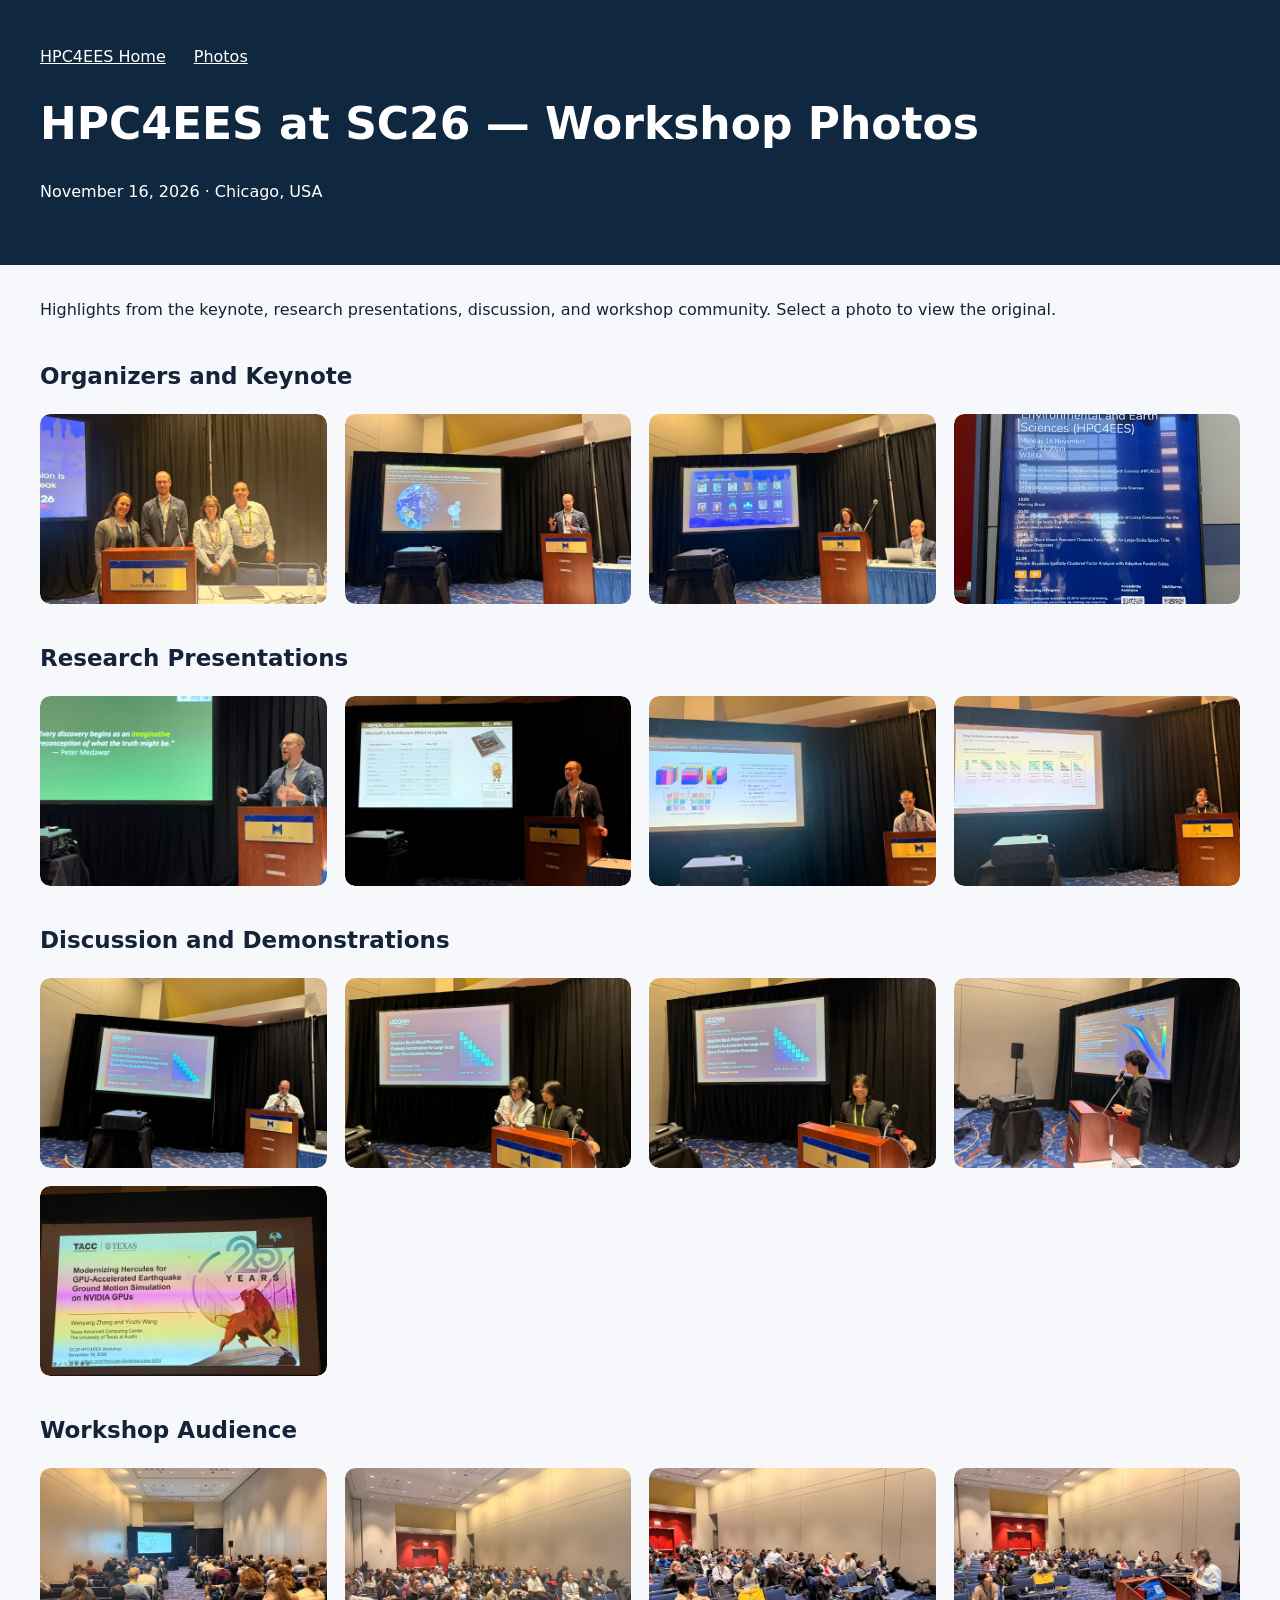
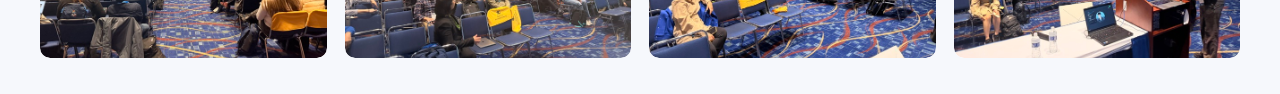
==== photos.html @ 79354505 "Add SC26 workshop photos page and keynote slides link" ====
<!doctype html><html lang="en"><head><meta charset="utf-8"><meta name="viewport" content="width=device-width,initial-scale=1"><title>SC26 Photos | HPC4EES</title><link rel="icon" href="favicon.svg"><style>body{margin:0;font:16px/1.6 system-ui,sans-serif;background:#f6f8fc;color:#142338}header{background:#10283f;color:white;padding:44px max(24px,calc((100vw - 1200px)/2))}nav{display:flex;gap:28px}nav a{color:white}main{max-width:1200px;margin:32px auto;padding:0 24px}h1{font-size:clamp(28px,4vw,44px);line-height:1.15}.photo-grid{display:grid;grid-template-columns:repeat(4,minmax(0,1fr));gap:18px}.photo-grid img{width:100%;height:190px;object-fit:cover;border-radius:10px;display:block}.photo-grid a{background:white;border-radius:10px;overflow:hidden}section{margin:36px 0}h2{font-size:23px}@media(max-width:850px){.photo-grid{grid-template-columns:repeat(2,minmax(0,1fr))}}@media(max-width:480px){.photo-grid{grid-template-columns:1fr}.photo-grid img{height:auto}}</style></head><body><header><nav><a href="index.html">HPC4EES Home</a><a href="photos.html" aria-current="page">Photos</a></nav><h1>HPC4EES at SC26 — Workshop Photos</h1><p>November 16, 2026 · Chicago, USA</p></header><main><p>Highlights from the keynote, research presentations, discussion, and workshop community. Select a photo to view the original.</p><section><h2>Organizers and Keynote</h2><div class="photo-grid"><a href="photos/sc26/IMG_6423.jpeg" target="_blank" rel="noopener"><img src="photos/sc26/IMG_6423.jpeg" alt="HPC4EES SC26 — Organizers and Keynote" loading="lazy"></a><a href="photos/sc26/IMG_6406.jpeg" target="_blank" rel="noopener"><img src="photos/sc26/IMG_6406.jpeg" alt="HPC4EES SC26 — Organizers and Keynote" loading="lazy"></a><a href="photos/sc26/IMG_6405.jpeg" target="_blank" rel="noopener"><img src="photos/sc26/IMG_6405.jpeg" alt="HPC4EES SC26 — Organizers and Keynote" loading="lazy"></a><a href="photos/sc26/IMG_1483.jpeg" target="_blank" rel="noopener"><img src="photos/sc26/IMG_1483.jpeg" alt="HPC4EES SC26 — Organizers and Keynote" loading="lazy"></a></div></section><section><h2>Research Presentations</h2><div class="photo-grid"><a href="photos/sc26/IMG_1458.jpeg" target="_blank" rel="noopener"><img src="photos/sc26/IMG_1458.jpeg" alt="HPC4EES SC26 — Research Presentations" loading="lazy"></a><a href="photos/sc26/IMG_1473.jpeg" target="_blank" rel="noopener"><img src="photos/sc26/IMG_1473.jpeg" alt="HPC4EES SC26 — Research Presentations" loading="lazy"></a><a href="photos/sc26/IMG_6424.jpeg" target="_blank" rel="noopener"><img src="photos/sc26/IMG_6424.jpeg" alt="HPC4EES SC26 — Research Presentations" loading="lazy"></a><a href="photos/sc26/IMG_6425.jpeg" target="_blank" rel="noopener"><img src="photos/sc26/IMG_6425.jpeg" alt="HPC4EES SC26 — Research Presentations" loading="lazy"></a></div></section><section><h2>Discussion and Demonstrations</h2><div class="photo-grid"><a href="photos/sc26/IMG_1493.jpeg" target="_blank" rel="noopener"><img src="photos/sc26/IMG_1493.jpeg" alt="HPC4EES SC26 — Discussion and Demonstrations" loading="lazy"></a><a href="photos/sc26/IMG_1495.jpeg" target="_blank" rel="noopener"><img src="photos/sc26/IMG_1495.jpeg" alt="HPC4EES SC26 — Discussion and Demonstrations" loading="lazy"></a><a href="photos/sc26/IMG_1503.jpeg" target="_blank" rel="noopener"><img src="photos/sc26/IMG_1503.jpeg" alt="HPC4EES SC26 — Discussion and Demonstrations" loading="lazy"></a><a href="photos/sc26/IMG_6445.jpeg" target="_blank" rel="noopener"><img src="photos/sc26/IMG_6445.jpeg" alt="HPC4EES SC26 — Discussion and Demonstrations" loading="lazy"></a><a href="photos/sc26/IMG_6446.jpeg" target="_blank" rel="noopener"><img src="photos/sc26/IMG_6446.jpeg" alt="HPC4EES SC26 — Discussion and Demonstrations" loading="lazy"></a></div></section><section><h2>Workshop Audience</h2><div class="photo-grid"><a href="photos/sc26/IMG_6409.jpeg" target="_blank" rel="noopener"><img src="photos/sc26/IMG_6409.jpeg" alt="HPC4EES SC26 — Workshop Audience" loading="lazy"></a><a href="photos/sc26/IMG_6419.jpeg" target="_blank" rel="noopener"><img src="photos/sc26/IMG_6419.jpeg" alt="HPC4EES SC26 — Workshop Audience" loading="lazy"></a><a href="photos/sc26/IMG_6444.jpeg" target="_blank" rel="noopener"><img src="photos/sc26/IMG_6444.jpeg" alt="HPC4EES SC26 — Workshop Audience" loading="lazy"></a><a href="photos/sc26/IMG_6451.jpeg" target="_blank" rel="noopener"><img src="photos/sc26/IMG_6451.jpeg" alt="HPC4EES SC26 — Workshop Audience" loading="lazy"></a></div></section></main></body></html>
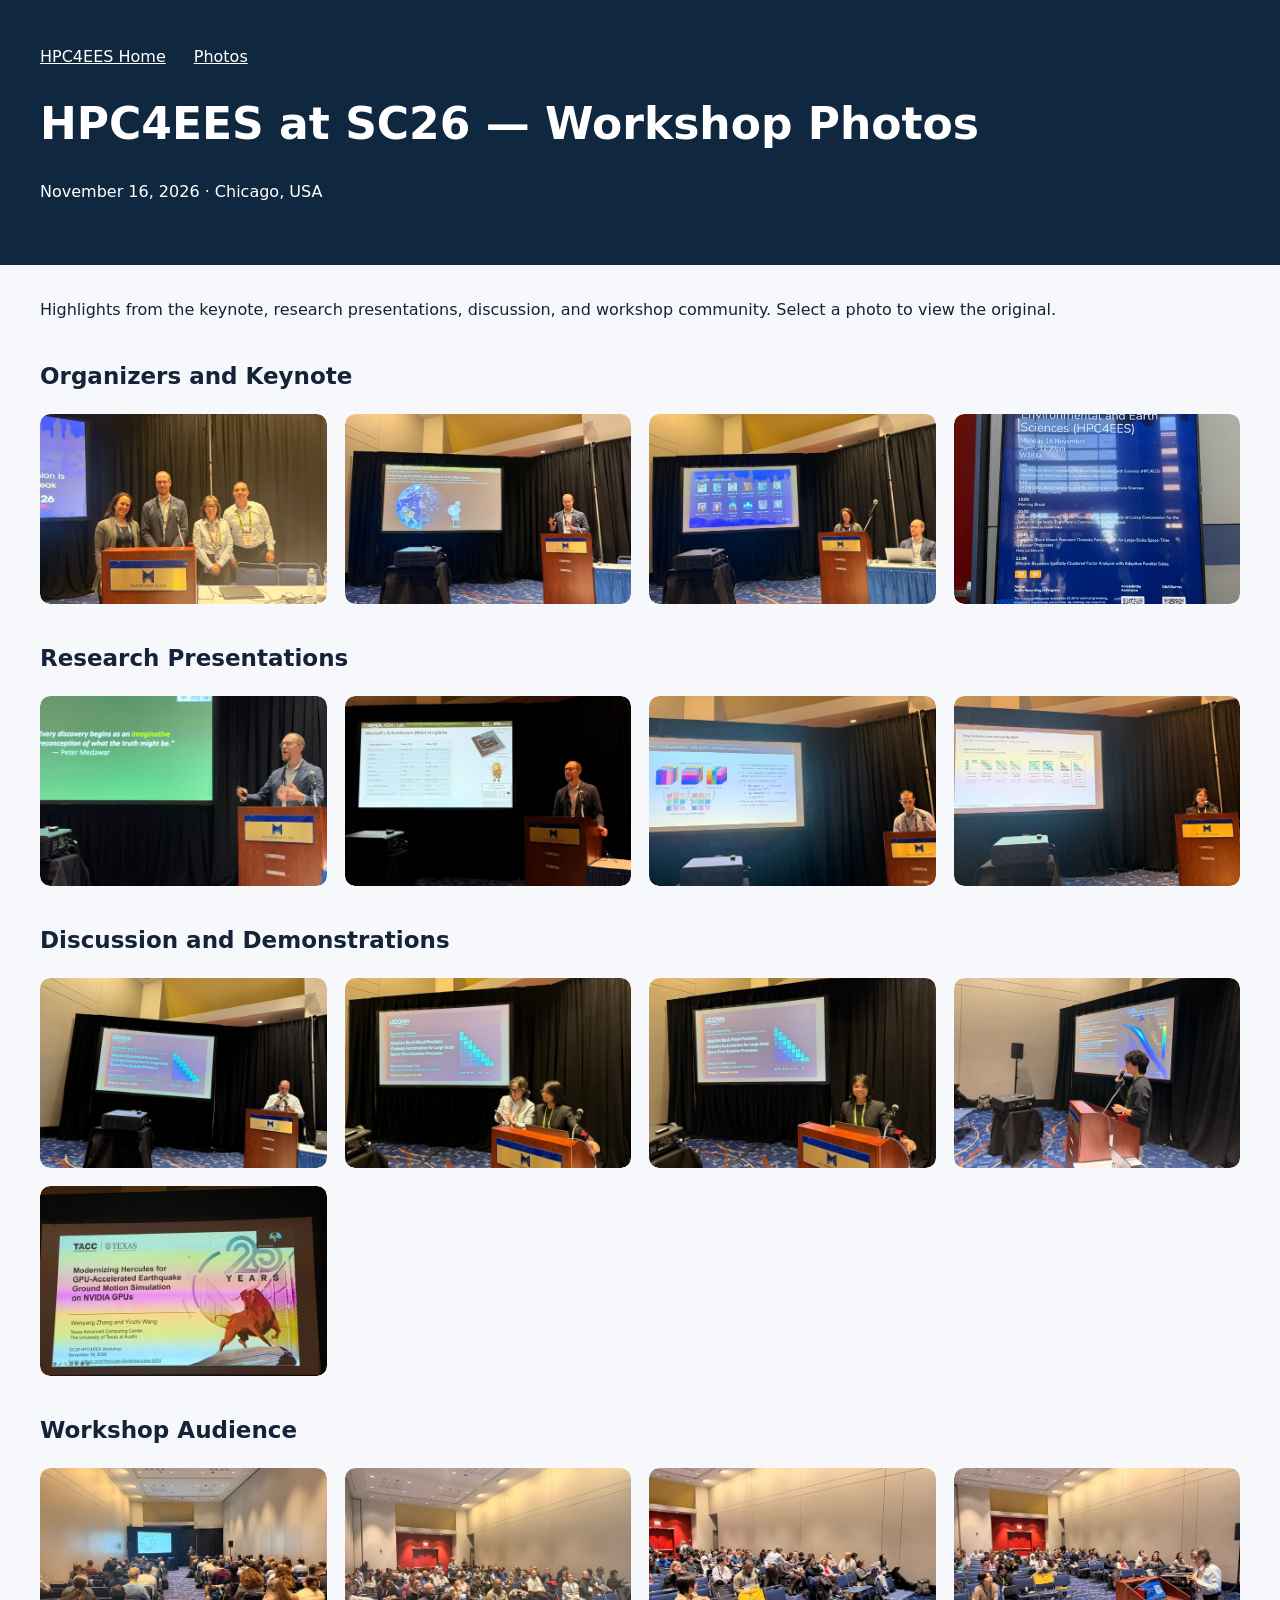
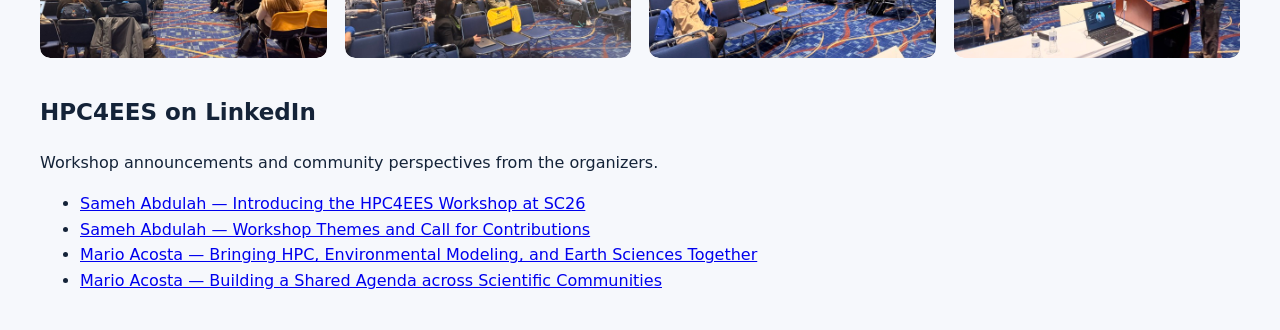
==== commit 1eed0bc3: "Link workshop LinkedIn posts from Photos page" ====
--- a/photos.html
+++ b/photos.html
@@ -1 +1 @@
-<!doctype html><html lang="en"><head><meta charset="utf-8"><meta name="viewport" content="width=device-width,initial-scale=1"><title>SC26 Photos | HPC4EES</title><link rel="icon" href="favicon.svg"><style>body{margin:0;font:16px/1.6 system-ui,sans-serif;background:#f6f8fc;color:#142338}header{background:#10283f;color:white;padding:44px max(24px,calc((100vw - 1200px)/2))}nav{display:flex;gap:28px}nav a{color:white}main{max-width:1200px;margin:32px auto;padding:0 24px}h1{font-size:clamp(28px,4vw,44px);line-height:1.15}.photo-grid{display:grid;grid-template-columns:repeat(4,minmax(0,1fr));gap:18px}.photo-grid img{width:100%;height:190px;object-fit:cover;border-radius:10px;display:block}.photo-grid a{background:white;border-radius:10px;overflow:hidden}section{margin:36px 0}h2{font-size:23px}@media(max-width:850px){.photo-grid{grid-template-columns:repeat(2,minmax(0,1fr))}}@media(max-width:480px){.photo-grid{grid-template-columns:1fr}.photo-grid img{height:auto}}</style></head><body><header><nav><a href="index.html">HPC4EES Home</a><a href="photos.html" aria-current="page">Photos</a></nav><h1>HPC4EES at SC26 — Workshop Photos</h1><p>November 16, 2026 · Chicago, USA</p></header><main><p>Highlights from the keynote, research presentations, discussion, and workshop community. Select a photo to view the original.</p><section><h2>Organizers and Keynote</h2><div class="photo-grid"><a href="photos/sc26/IMG_6423.jpeg" target="_blank" rel="noopener"><img src="photos/sc26/IMG_6423.jpeg" alt="HPC4EES SC26 — Organizers and Keynote" loading="lazy"></a><a href="photos/sc26/IMG_6406.jpeg" target="_blank" rel="noopener"><img src="photos/sc26/IMG_6406.jpeg" alt="HPC4EES SC26 — Organizers and Keynote" loading="lazy"></a><a href="photos/sc26/IMG_6405.jpeg" target="_blank" rel="noopener"><img src="photos/sc26/IMG_6405.jpeg" alt="HPC4EES SC26 — Organizers and Keynote" loading="lazy"></a><a href="photos/sc26/IMG_1483.jpeg" target="_blank" rel="noopener"><img src="photos/sc26/IMG_1483.jpeg" alt="HPC4EES SC26 — Organizers and Keynote" loading="lazy"></a></div></section><section><h2>Research Presentations</h2><div class="photo-grid"><a href="photos/sc26/IMG_1458.jpeg" target="_blank" rel="noopener"><img src="photos/sc26/IMG_1458.jpeg" alt="HPC4EES SC26 — Research Presentations" loading="lazy"></a><a href="photos/sc26/IMG_1473.jpeg" target="_blank" rel="noopener"><img src="photos/sc26/IMG_1473.jpeg" alt="HPC4EES SC26 — Research Presentations" loading="lazy"></a><a href="photos/sc26/IMG_6424.jpeg" target="_blank" rel="noopener"><img src="photos/sc26/IMG_6424.jpeg" alt="HPC4EES SC26 — Research Presentations" loading="lazy"></a><a href="photos/sc26/IMG_6425.jpeg" target="_blank" rel="noopener"><img src="photos/sc26/IMG_6425.jpeg" alt="HPC4EES SC26 — Research Presentations" loading="lazy"></a></div></section><section><h2>Discussion and Demonstrations</h2><div class="photo-grid"><a href="photos/sc26/IMG_1493.jpeg" target="_blank" rel="noopener"><img src="photos/sc26/IMG_1493.jpeg" alt="HPC4EES SC26 — Discussion and Demonstrations" loading="lazy"></a><a href="photos/sc26/IMG_1495.jpeg" target="_blank" rel="noopener"><img src="photos/sc26/IMG_1495.jpeg" alt="HPC4EES SC26 — Discussion and Demonstrations" loading="lazy"></a><a href="photos/sc26/IMG_1503.jpeg" target="_blank" rel="noopener"><img src="photos/sc26/IMG_1503.jpeg" alt="HPC4EES SC26 — Discussion and Demonstrations" loading="lazy"></a><a href="photos/sc26/IMG_6445.jpeg" target="_blank" rel="noopener"><img src="photos/sc26/IMG_6445.jpeg" alt="HPC4EES SC26 — Discussion and Demonstrations" loading="lazy"></a><a href="photos/sc26/IMG_6446.jpeg" target="_blank" rel="noopener"><img src="photos/sc26/IMG_6446.jpeg" alt="HPC4EES SC26 — Discussion and Demonstrations" loading="lazy"></a></div></section><section><h2>Workshop Audience</h2><div class="photo-grid"><a href="photos/sc26/IMG_6409.jpeg" target="_blank" rel="noopener"><img src="photos/sc26/IMG_6409.jpeg" alt="HPC4EES SC26 — Workshop Audience" loading="lazy"></a><a href="photos/sc26/IMG_6419.jpeg" target="_blank" rel="noopener"><img src="photos/sc26/IMG_6419.jpeg" alt="HPC4EES SC26 — Workshop Audience" loading="lazy"></a><a href="photos/sc26/IMG_6444.jpeg" target="_blank" rel="noopener"><img src="photos/sc26/IMG_6444.jpeg" alt="HPC4EES SC26 — Workshop Audience" loading="lazy"></a><a href="photos/sc26/IMG_6451.jpeg" target="_blank" rel="noopener"><img src="photos/sc26/IMG_6451.jpeg" alt="HPC4EES SC26 — Workshop Audience" loading="lazy"></a></div></section></main></body></html>+<!doctype html><html lang="en"><head><meta charset="utf-8"><meta name="viewport" content="width=device-width,initial-scale=1"><title>SC26 Photos | HPC4EES</title><link rel="icon" href="favicon.svg"><style>body{margin:0;font:16px/1.6 system-ui,sans-serif;background:#f6f8fc;color:#142338}header{background:#10283f;color:white;padding:44px max(24px,calc((100vw - 1200px)/2))}nav{display:flex;gap:28px}nav a{color:white}main{max-width:1200px;margin:32px auto;padding:0 24px}h1{font-size:clamp(28px,4vw,44px);line-height:1.15}.photo-grid{display:grid;grid-template-columns:repeat(4,minmax(0,1fr));gap:18px}.photo-grid img{width:100%;height:190px;object-fit:cover;border-radius:10px;display:block}.photo-grid a{background:white;border-radius:10px;overflow:hidden}section{margin:36px 0}h2{font-size:23px}@media(max-width:850px){.photo-grid{grid-template-columns:repeat(2,minmax(0,1fr))}}@media(max-width:480px){.photo-grid{grid-template-columns:1fr}.photo-grid img{height:auto}}</style></head><body><header><nav><a href="index.html">HPC4EES Home</a><a href="photos.html" aria-current="page">Photos</a></nav><h1>HPC4EES at SC26 — Workshop Photos</h1><p>November 16, 2026 · Chicago, USA</p></header><main><p>Highlights from the keynote, research presentations, discussion, and workshop community. Select a photo to view the original.</p><section><h2>Organizers and Keynote</h2><div class="photo-grid"><a href="photos/sc26/IMG_6423.jpeg" target="_blank" rel="noopener"><img src="photos/sc26/IMG_6423.jpeg" alt="HPC4EES SC26 — Organizers and Keynote" loading="lazy"></a><a href="photos/sc26/IMG_6406.jpeg" target="_blank" rel="noopener"><img src="photos/sc26/IMG_6406.jpeg" alt="HPC4EES SC26 — Organizers and Keynote" loading="lazy"></a><a href="photos/sc26/IMG_6405.jpeg" target="_blank" rel="noopener"><img src="photos/sc26/IMG_6405.jpeg" alt="HPC4EES SC26 — Organizers and Keynote" loading="lazy"></a><a href="photos/sc26/IMG_1483.jpeg" target="_blank" rel="noopener"><img src="photos/sc26/IMG_1483.jpeg" alt="HPC4EES SC26 — Organizers and Keynote" loading="lazy"></a></div></section><section><h2>Research Presentations</h2><div class="photo-grid"><a href="photos/sc26/IMG_1458.jpeg" target="_blank" rel="noopener"><img src="photos/sc26/IMG_1458.jpeg" alt="HPC4EES SC26 — Research Presentations" loading="lazy"></a><a href="photos/sc26/IMG_1473.jpeg" target="_blank" rel="noopener"><img src="photos/sc26/IMG_1473.jpeg" alt="HPC4EES SC26 — Research Presentations" loading="lazy"></a><a href="photos/sc26/IMG_6424.jpeg" target="_blank" rel="noopener"><img src="photos/sc26/IMG_6424.jpeg" alt="HPC4EES SC26 — Research Presentations" loading="lazy"></a><a href="photos/sc26/IMG_6425.jpeg" target="_blank" rel="noopener"><img src="photos/sc26/IMG_6425.jpeg" alt="HPC4EES SC26 — Research Presentations" loading="lazy"></a></div></section><section><h2>Discussion and Demonstrations</h2><div class="photo-grid"><a href="photos/sc26/IMG_1493.jpeg" target="_blank" rel="noopener"><img src="photos/sc26/IMG_1493.jpeg" alt="HPC4EES SC26 — Discussion and Demonstrations" loading="lazy"></a><a href="photos/sc26/IMG_1495.jpeg" target="_blank" rel="noopener"><img src="photos/sc26/IMG_1495.jpeg" alt="HPC4EES SC26 — Discussion and Demonstrations" loading="lazy"></a><a href="photos/sc26/IMG_1503.jpeg" target="_blank" rel="noopener"><img src="photos/sc26/IMG_1503.jpeg" alt="HPC4EES SC26 — Discussion and Demonstrations" loading="lazy"></a><a href="photos/sc26/IMG_6445.jpeg" target="_blank" rel="noopener"><img src="photos/sc26/IMG_6445.jpeg" alt="HPC4EES SC26 — Discussion and Demonstrations" loading="lazy"></a><a href="photos/sc26/IMG_6446.jpeg" target="_blank" rel="noopener"><img src="photos/sc26/IMG_6446.jpeg" alt="HPC4EES SC26 — Discussion and Demonstrations" loading="lazy"></a></div></section><section><h2>Workshop Audience</h2><div class="photo-grid"><a href="photos/sc26/IMG_6409.jpeg" target="_blank" rel="noopener"><img src="photos/sc26/IMG_6409.jpeg" alt="HPC4EES SC26 — Workshop Audience" loading="lazy"></a><a href="photos/sc26/IMG_6419.jpeg" target="_blank" rel="noopener"><img src="photos/sc26/IMG_6419.jpeg" alt="HPC4EES SC26 — Workshop Audience" loading="lazy"></a><a href="photos/sc26/IMG_6444.jpeg" target="_blank" rel="noopener"><img src="photos/sc26/IMG_6444.jpeg" alt="HPC4EES SC26 — Workshop Audience" loading="lazy"></a><a href="photos/sc26/IMG_6451.jpeg" target="_blank" rel="noopener"><img src="photos/sc26/IMG_6451.jpeg" alt="HPC4EES SC26 — Workshop Audience" loading="lazy"></a></div></section><section aria-labelledby="linkedin-posts"><h2 id="linkedin-posts">HPC4EES on LinkedIn</h2><p>Workshop announcements and community perspectives from the organizers.</p><ul><li><a href="https://www.linkedin.com/posts/sameh-abdulah-487a6b22b_hpc4ees-hpc-statistics-activity-7454084017177534464-NBr1" target="_blank" rel="noopener noreferrer">Sameh Abdulah — Introducing the HPC4EES Workshop at SC26</a></li><li><a href="https://www.linkedin.com/posts/sameh-abdulah-487a6b22b_hpc4ees-activity-7467505781127651328-4ChZ" target="_blank" rel="noopener noreferrer">Sameh Abdulah — Workshop Themes and Call for Contributions</a></li><li><a href="https://www.linkedin.com/posts/mario-acosta-cobos_hpc4ees-activity-7473347673253871616-wOhT" target="_blank" rel="noopener noreferrer">Mario Acosta — Bringing HPC, Environmental Modeling, and Earth Sciences Together</a></li><li><a href="https://www.linkedin.com/posts/mario-acosta-cobos_hpc4ees-activity-7495122283057836032-7iWd" target="_blank" rel="noopener noreferrer">Mario Acosta — Building a Shared Agenda across Scientific Communities</a></li></ul></section></main></body></html>
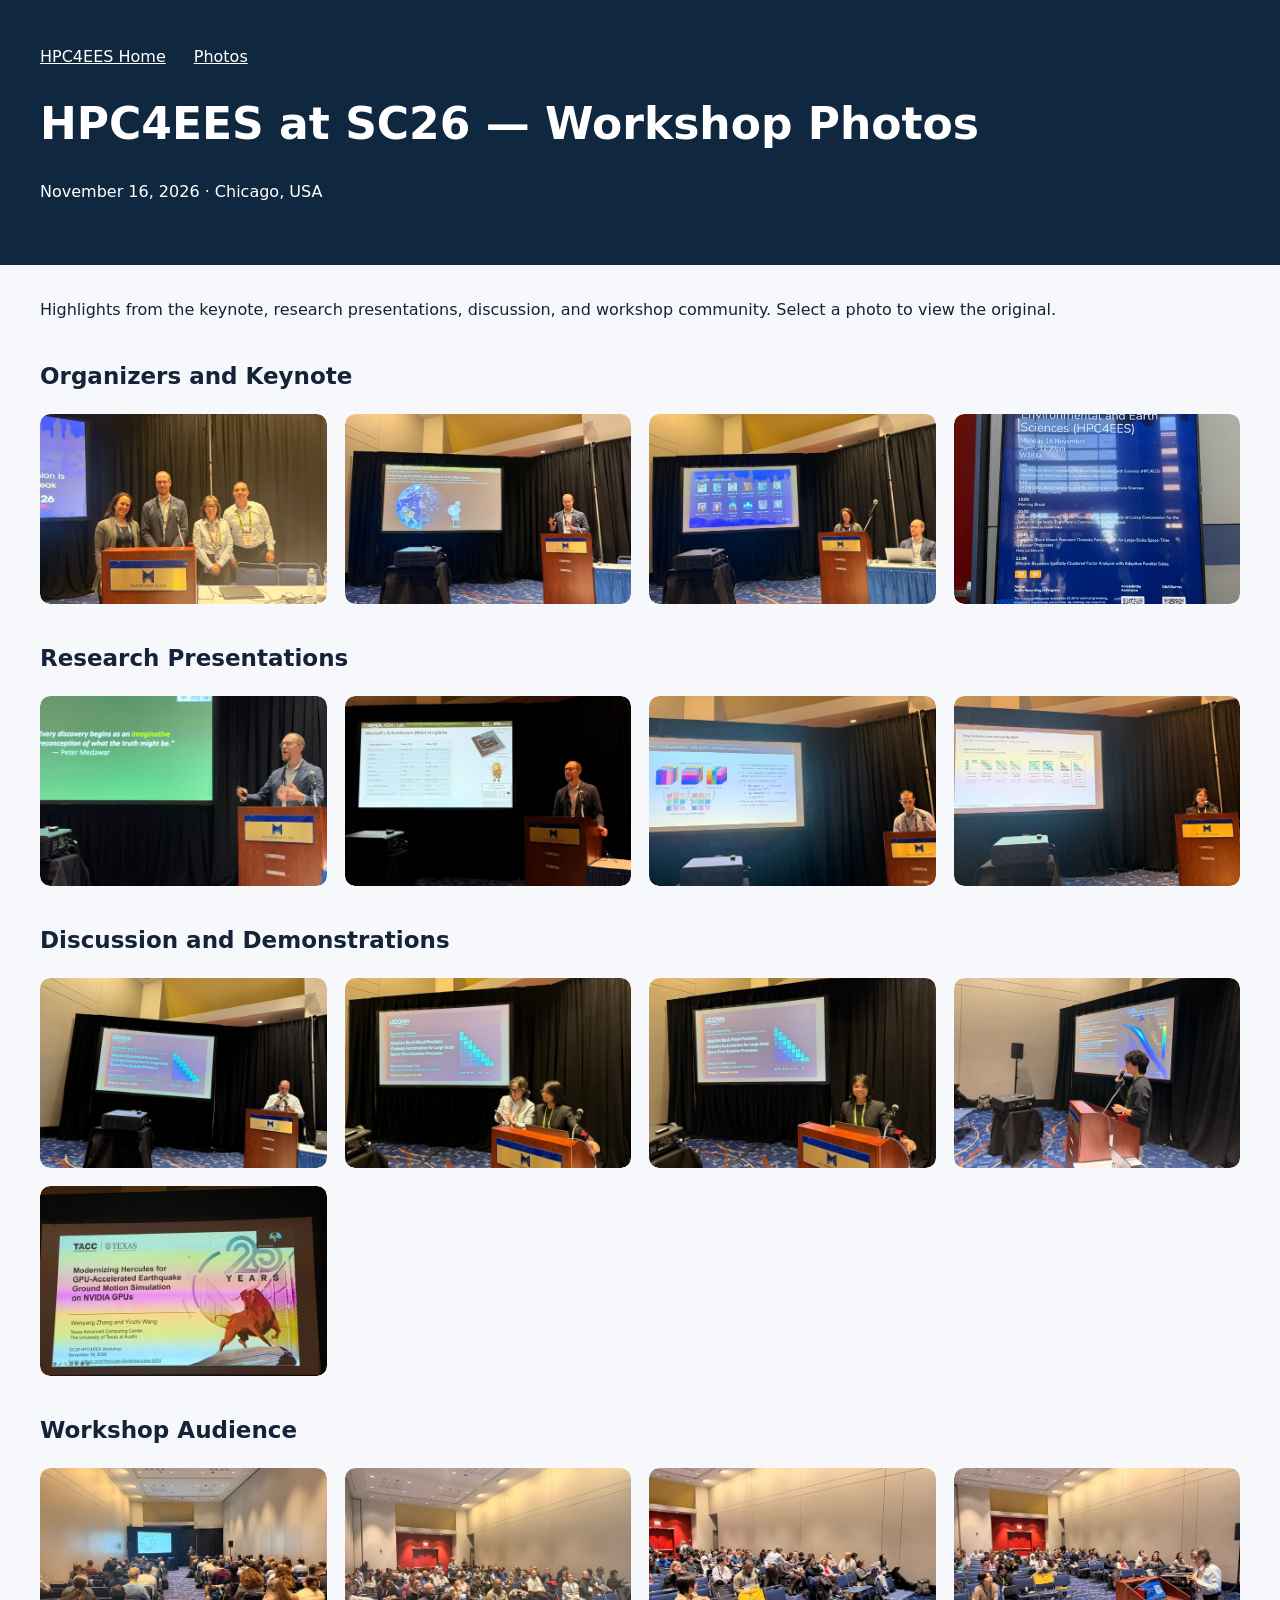
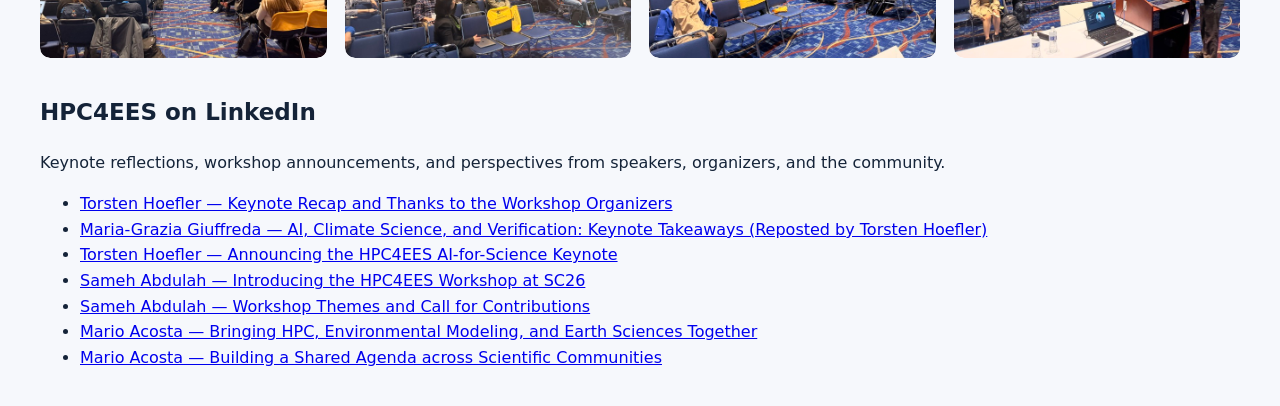
==== commit 77e0ce5d: "Add Torsten Hoefler and community keynote LinkedIn highlights" ====
--- a/photos.html
+++ b/photos.html
@@ -1 +1 @@
-<!doctype html><html lang="en"><head><meta charset="utf-8"><meta name="viewport" content="width=device-width,initial-scale=1"><title>SC26 Photos | HPC4EES</title><link rel="icon" href="favicon.svg"><style>body{margin:0;font:16px/1.6 system-ui,sans-serif;background:#f6f8fc;color:#142338}header{background:#10283f;color:white;padding:44px max(24px,calc((100vw - 1200px)/2))}nav{display:flex;gap:28px}nav a{color:white}main{max-width:1200px;margin:32px auto;padding:0 24px}h1{font-size:clamp(28px,4vw,44px);line-height:1.15}.photo-grid{display:grid;grid-template-columns:repeat(4,minmax(0,1fr));gap:18px}.photo-grid img{width:100%;height:190px;object-fit:cover;border-radius:10px;display:block}.photo-grid a{background:white;border-radius:10px;overflow:hidden}section{margin:36px 0}h2{font-size:23px}@media(max-width:850px){.photo-grid{grid-template-columns:repeat(2,minmax(0,1fr))}}@media(max-width:480px){.photo-grid{grid-template-columns:1fr}.photo-grid img{height:auto}}</style></head><body><header><nav><a href="index.html">HPC4EES Home</a><a href="photos.html" aria-current="page">Photos</a></nav><h1>HPC4EES at SC26 — Workshop Photos</h1><p>November 16, 2026 · Chicago, USA</p></header><main><p>Highlights from the keynote, research presentations, discussion, and workshop community. Select a photo to view the original.</p><section><h2>Organizers and Keynote</h2><div class="photo-grid"><a href="photos/sc26/IMG_6423.jpeg" target="_blank" rel="noopener"><img src="photos/sc26/IMG_6423.jpeg" alt="HPC4EES SC26 — Organizers and Keynote" loading="lazy"></a><a href="photos/sc26/IMG_6406.jpeg" target="_blank" rel="noopener"><img src="photos/sc26/IMG_6406.jpeg" alt="HPC4EES SC26 — Organizers and Keynote" loading="lazy"></a><a href="photos/sc26/IMG_6405.jpeg" target="_blank" rel="noopener"><img src="photos/sc26/IMG_6405.jpeg" alt="HPC4EES SC26 — Organizers and Keynote" loading="lazy"></a><a href="photos/sc26/IMG_1483.jpeg" target="_blank" rel="noopener"><img src="photos/sc26/IMG_1483.jpeg" alt="HPC4EES SC26 — Organizers and Keynote" loading="lazy"></a></div></section><section><h2>Research Presentations</h2><div class="photo-grid"><a href="photos/sc26/IMG_1458.jpeg" target="_blank" rel="noopener"><img src="photos/sc26/IMG_1458.jpeg" alt="HPC4EES SC26 — Research Presentations" loading="lazy"></a><a href="photos/sc26/IMG_1473.jpeg" target="_blank" rel="noopener"><img src="photos/sc26/IMG_1473.jpeg" alt="HPC4EES SC26 — Research Presentations" loading="lazy"></a><a href="photos/sc26/IMG_6424.jpeg" target="_blank" rel="noopener"><img src="photos/sc26/IMG_6424.jpeg" alt="HPC4EES SC26 — Research Presentations" loading="lazy"></a><a href="photos/sc26/IMG_6425.jpeg" target="_blank" rel="noopener"><img src="photos/sc26/IMG_6425.jpeg" alt="HPC4EES SC26 — Research Presentations" loading="lazy"></a></div></section><section><h2>Discussion and Demonstrations</h2><div class="photo-grid"><a href="photos/sc26/IMG_1493.jpeg" target="_blank" rel="noopener"><img src="photos/sc26/IMG_1493.jpeg" alt="HPC4EES SC26 — Discussion and Demonstrations" loading="lazy"></a><a href="photos/sc26/IMG_1495.jpeg" target="_blank" rel="noopener"><img src="photos/sc26/IMG_1495.jpeg" alt="HPC4EES SC26 — Discussion and Demonstrations" loading="lazy"></a><a href="photos/sc26/IMG_1503.jpeg" target="_blank" rel="noopener"><img src="photos/sc26/IMG_1503.jpeg" alt="HPC4EES SC26 — Discussion and Demonstrations" loading="lazy"></a><a href="photos/sc26/IMG_6445.jpeg" target="_blank" rel="noopener"><img src="photos/sc26/IMG_6445.jpeg" alt="HPC4EES SC26 — Discussion and Demonstrations" loading="lazy"></a><a href="photos/sc26/IMG_6446.jpeg" target="_blank" rel="noopener"><img src="photos/sc26/IMG_6446.jpeg" alt="HPC4EES SC26 — Discussion and Demonstrations" loading="lazy"></a></div></section><section><h2>Workshop Audience</h2><div class="photo-grid"><a href="photos/sc26/IMG_6409.jpeg" target="_blank" rel="noopener"><img src="photos/sc26/IMG_6409.jpeg" alt="HPC4EES SC26 — Workshop Audience" loading="lazy"></a><a href="photos/sc26/IMG_6419.jpeg" target="_blank" rel="noopener"><img src="photos/sc26/IMG_6419.jpeg" alt="HPC4EES SC26 — Workshop Audience" loading="lazy"></a><a href="photos/sc26/IMG_6444.jpeg" target="_blank" rel="noopener"><img src="photos/sc26/IMG_6444.jpeg" alt="HPC4EES SC26 — Workshop Audience" loading="lazy"></a><a href="photos/sc26/IMG_6451.jpeg" target="_blank" rel="noopener"><img src="photos/sc26/IMG_6451.jpeg" alt="HPC4EES SC26 — Workshop Audience" loading="lazy"></a></div></section><section aria-labelledby="linkedin-posts"><h2 id="linkedin-posts">HPC4EES on LinkedIn</h2><p>Workshop announcements and community perspectives from the organizers.</p><ul><li><a href="https://www.linkedin.com/posts/sameh-abdulah-487a6b22b_hpc4ees-hpc-statistics-activity-7454084017177534464-NBr1" target="_blank" rel="noopener noreferrer">Sameh Abdulah — Introducing the HPC4EES Workshop at SC26</a></li><li><a href="https://www.linkedin.com/posts/sameh-abdulah-487a6b22b_hpc4ees-activity-7467505781127651328-4ChZ" target="_blank" rel="noopener noreferrer">Sameh Abdulah — Workshop Themes and Call for Contributions</a></li><li><a href="https://www.linkedin.com/posts/mario-acosta-cobos_hpc4ees-activity-7473347673253871616-wOhT" target="_blank" rel="noopener noreferrer">Mario Acosta — Bringing HPC, Environmental Modeling, and Earth Sciences Together</a></li><li><a href="https://www.linkedin.com/posts/mario-acosta-cobos_hpc4ees-activity-7495122283057836032-7iWd" target="_blank" rel="noopener noreferrer">Mario Acosta — Building a Shared Agenda across Scientific Communities</a></li></ul></section></main></body></html>+<!doctype html><html lang="en"><head><meta charset="utf-8"><meta name="viewport" content="width=device-width,initial-scale=1"><title>SC26 Photos | HPC4EES</title><link rel="icon" href="favicon.svg"><style>body{margin:0;font:16px/1.6 system-ui,sans-serif;background:#f6f8fc;color:#142338}header{background:#10283f;color:white;padding:44px max(24px,calc((100vw - 1200px)/2))}nav{display:flex;gap:28px}nav a{color:white}main{max-width:1200px;margin:32px auto;padding:0 24px}h1{font-size:clamp(28px,4vw,44px);line-height:1.15}.photo-grid{display:grid;grid-template-columns:repeat(4,minmax(0,1fr));gap:18px}.photo-grid img{width:100%;height:190px;object-fit:cover;border-radius:10px;display:block}.photo-grid a{background:white;border-radius:10px;overflow:hidden}section{margin:36px 0}h2{font-size:23px}@media(max-width:850px){.photo-grid{grid-template-columns:repeat(2,minmax(0,1fr))}}@media(max-width:480px){.photo-grid{grid-template-columns:1fr}.photo-grid img{height:auto}}</style></head><body><header><nav><a href="index.html">HPC4EES Home</a><a href="photos.html" aria-current="page">Photos</a></nav><h1>HPC4EES at SC26 — Workshop Photos</h1><p>November 16, 2026 · Chicago, USA</p></header><main><p>Highlights from the keynote, research presentations, discussion, and workshop community. Select a photo to view the original.</p><section><h2>Organizers and Keynote</h2><div class="photo-grid"><a href="photos/sc26/IMG_6423.jpeg" target="_blank" rel="noopener"><img src="photos/sc26/IMG_6423.jpeg" alt="HPC4EES SC26 — Organizers and Keynote" loading="lazy"></a><a href="photos/sc26/IMG_6406.jpeg" target="_blank" rel="noopener"><img src="photos/sc26/IMG_6406.jpeg" alt="HPC4EES SC26 — Organizers and Keynote" loading="lazy"></a><a href="photos/sc26/IMG_6405.jpeg" target="_blank" rel="noopener"><img src="photos/sc26/IMG_6405.jpeg" alt="HPC4EES SC26 — Organizers and Keynote" loading="lazy"></a><a href="photos/sc26/IMG_1483.jpeg" target="_blank" rel="noopener"><img src="photos/sc26/IMG_1483.jpeg" alt="HPC4EES SC26 — Organizers and Keynote" loading="lazy"></a></div></section><section><h2>Research Presentations</h2><div class="photo-grid"><a href="photos/sc26/IMG_1458.jpeg" target="_blank" rel="noopener"><img src="photos/sc26/IMG_1458.jpeg" alt="HPC4EES SC26 — Research Presentations" loading="lazy"></a><a href="photos/sc26/IMG_1473.jpeg" target="_blank" rel="noopener"><img src="photos/sc26/IMG_1473.jpeg" alt="HPC4EES SC26 — Research Presentations" loading="lazy"></a><a href="photos/sc26/IMG_6424.jpeg" target="_blank" rel="noopener"><img src="photos/sc26/IMG_6424.jpeg" alt="HPC4EES SC26 — Research Presentations" loading="lazy"></a><a href="photos/sc26/IMG_6425.jpeg" target="_blank" rel="noopener"><img src="photos/sc26/IMG_6425.jpeg" alt="HPC4EES SC26 — Research Presentations" loading="lazy"></a></div></section><section><h2>Discussion and Demonstrations</h2><div class="photo-grid"><a href="photos/sc26/IMG_1493.jpeg" target="_blank" rel="noopener"><img src="photos/sc26/IMG_1493.jpeg" alt="HPC4EES SC26 — Discussion and Demonstrations" loading="lazy"></a><a href="photos/sc26/IMG_1495.jpeg" target="_blank" rel="noopener"><img src="photos/sc26/IMG_1495.jpeg" alt="HPC4EES SC26 — Discussion and Demonstrations" loading="lazy"></a><a href="photos/sc26/IMG_1503.jpeg" target="_blank" rel="noopener"><img src="photos/sc26/IMG_1503.jpeg" alt="HPC4EES SC26 — Discussion and Demonstrations" loading="lazy"></a><a href="photos/sc26/IMG_6445.jpeg" target="_blank" rel="noopener"><img src="photos/sc26/IMG_6445.jpeg" alt="HPC4EES SC26 — Discussion and Demonstrations" loading="lazy"></a><a href="photos/sc26/IMG_6446.jpeg" target="_blank" rel="noopener"><img src="photos/sc26/IMG_6446.jpeg" alt="HPC4EES SC26 — Discussion and Demonstrations" loading="lazy"></a></div></section><section><h2>Workshop Audience</h2><div class="photo-grid"><a href="photos/sc26/IMG_6409.jpeg" target="_blank" rel="noopener"><img src="photos/sc26/IMG_6409.jpeg" alt="HPC4EES SC26 — Workshop Audience" loading="lazy"></a><a href="photos/sc26/IMG_6419.jpeg" target="_blank" rel="noopener"><img src="photos/sc26/IMG_6419.jpeg" alt="HPC4EES SC26 — Workshop Audience" loading="lazy"></a><a href="photos/sc26/IMG_6444.jpeg" target="_blank" rel="noopener"><img src="photos/sc26/IMG_6444.jpeg" alt="HPC4EES SC26 — Workshop Audience" loading="lazy"></a><a href="photos/sc26/IMG_6451.jpeg" target="_blank" rel="noopener"><img src="photos/sc26/IMG_6451.jpeg" alt="HPC4EES SC26 — Workshop Audience" loading="lazy"></a></div></section><section aria-labelledby="linkedin-posts"><h2 id="linkedin-posts">HPC4EES on LinkedIn</h2><p>Keynote reflections, workshop announcements, and perspectives from speakers, organizers, and the community.</p><ul><li><a href="https://www.linkedin.com/posts/torsten-hoefler_sc26-ugcPost-7528134346331836416-joCl/" target="_blank" rel="noopener noreferrer">Torsten Hoefler — Keynote Recap and Thanks to the Workshop Organizers</a></li><li><a href="https://www.linkedin.com/feed/update/urn:li:activity:7528206187176275968/" target="_blank" rel="noopener noreferrer">Maria-Grazia Giuffreda — AI, Climate Science, and Verification: Keynote Takeaways (Reposted by Torsten Hoefler)</a></li><li><a href="https://www.linkedin.com/posts/torsten-hoefler_sc26-ugcPost-7527918369732415488-d0Ca/" target="_blank" rel="noopener noreferrer">Torsten Hoefler — Announcing the HPC4EES AI-for-Science Keynote</a></li><li><a href="https://www.linkedin.com/posts/sameh-abdulah-487a6b22b_hpc4ees-hpc-statistics-activity-7454084017177534464-NBr1" target="_blank" rel="noopener noreferrer">Sameh Abdulah — Introducing the HPC4EES Workshop at SC26</a></li><li><a href="https://www.linkedin.com/posts/sameh-abdulah-487a6b22b_hpc4ees-activity-7467505781127651328-4ChZ" target="_blank" rel="noopener noreferrer">Sameh Abdulah — Workshop Themes and Call for Contributions</a></li><li><a href="https://www.linkedin.com/posts/mario-acosta-cobos_hpc4ees-activity-7473347673253871616-wOhT" target="_blank" rel="noopener noreferrer">Mario Acosta — Bringing HPC, Environmental Modeling, and Earth Sciences Together</a></li><li><a href="https://www.linkedin.com/posts/mario-acosta-cobos_hpc4ees-activity-7495122283057836032-7iWd" target="_blank" rel="noopener noreferrer">Mario Acosta — Building a Shared Agenda across Scientific Communities</a></li></ul></section></main></body></html>
